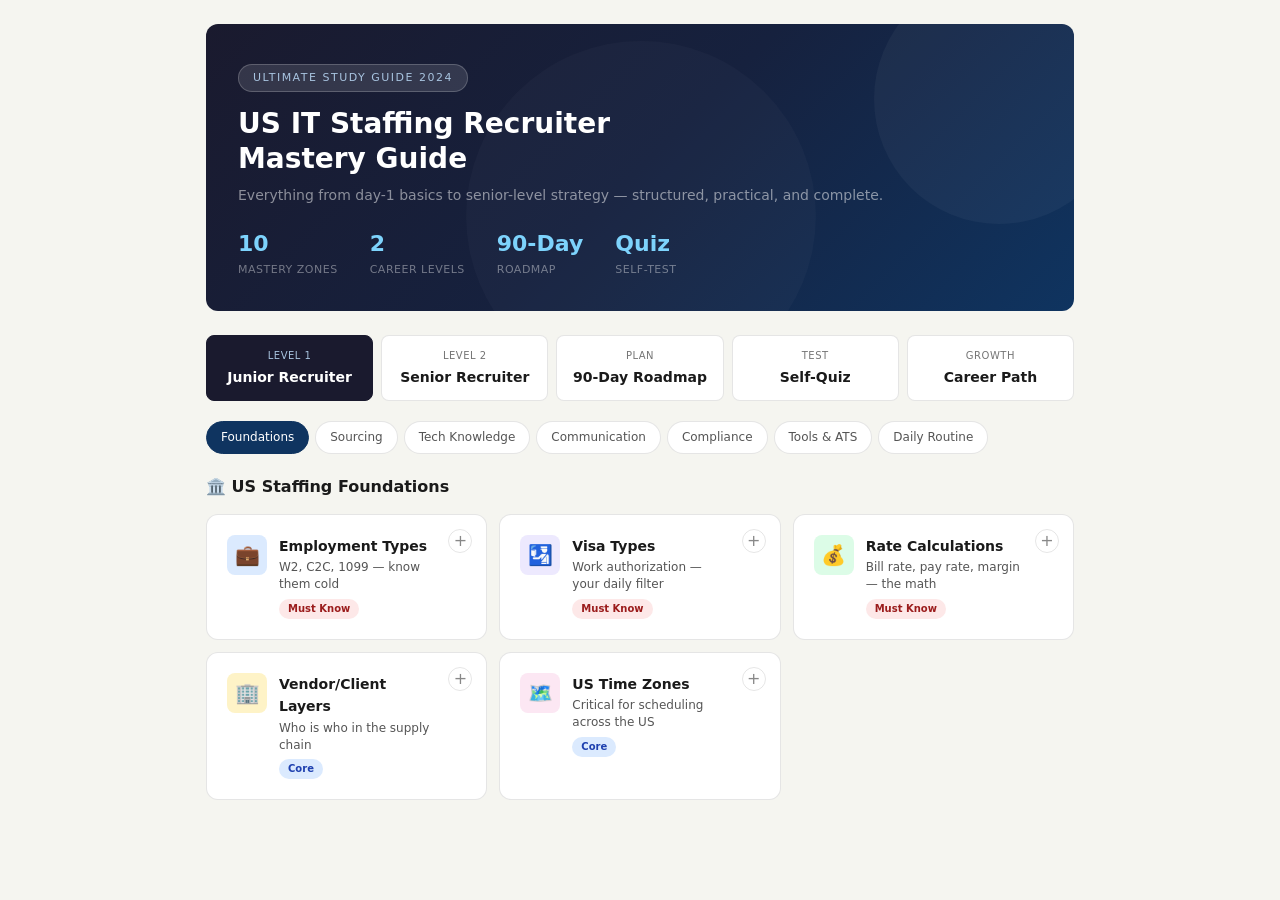
==== index.html @ 1ac2e3a9 "Rename index.html for GitHub Pages deployment" ====
<!DOCTYPE html>
<html lang="en">
<head>
<meta charset="UTF-8">
<meta name="viewport" content="width=device-width, initial-scale=1.0">
<title>US IT Staffing Recruiter — Ultimate Study Guide</title>
<style>
  *, *::before, *::after { box-sizing: border-box; margin: 0; padding: 0; }

  :root {
    --bg: #f5f5f0;
    --surface: #ffffff;
    --surface2: #f0efe9;
    --border: rgba(0,0,0,0.1);
    --border2: rgba(0,0,0,0.18);
    --text: #1a1a1a;
    --text2: #555;
    --text3: #888;
    --navy: #0f3460;
    --navy2: #16213e;
    --navy3: #1a1a2e;
    --accent: #7dd3fc;
    --radius: 12px;
    --radius-sm: 8px;
  }

  body {
    font-family: -apple-system, BlinkMacSystemFont, 'Segoe UI', system-ui, sans-serif;
    background: var(--bg);
    color: var(--text);
    min-height: 100vh;
    font-size: 15px;
    line-height: 1.6;
  }

  .container {
    max-width: 900px;
    margin: 0 auto;
    padding: 24px 16px 60px;
  }

  /* HERO */
  .hero {
    background: linear-gradient(135deg, #1a1a2e 0%, #16213e 50%, #0f3460 100%);
    border-radius: var(--radius);
    padding: 2.5rem 2rem 2rem;
    margin-bottom: 24px;
    position: relative;
    overflow: hidden;
  }
  .hero::before {
    content: '';
    position: absolute;
    top: -50px; right: -50px;
    width: 250px; height: 250px;
    background: rgba(255,255,255,0.04);
    border-radius: 50%;
  }
  .hero::after {
    content: '';
    position: absolute;
    bottom: -80px; left: 30%;
    width: 350px; height: 350px;
    background: rgba(255,255,255,0.025);
    border-radius: 50%;
  }
  .hero-badge {
    display: inline-block;
    background: rgba(255,255,255,0.12);
    border: 0.5px solid rgba(255,255,255,0.2);
    border-radius: 20px;
    padding: 4px 14px;
    font-size: 11px;
    color: #a8c4e0;
    letter-spacing: 1.5px;
    text-transform: uppercase;
    margin-bottom: 14px;
    position: relative; z-index: 1;
  }
  .hero h1 {
    font-size: 28px;
    font-weight: 600;
    color: #fff;
    line-height: 1.25;
    margin-bottom: 8px;
    position: relative; z-index: 1;
  }
  .hero p {
    font-size: 14px;
    color: rgba(255,255,255,0.5);
    position: relative; z-index: 1;
  }
  .hero-stats {
    display: flex;
    gap: 2rem;
    margin-top: 20px;
    flex-wrap: wrap;
    position: relative; z-index: 1;
  }
  .hero-stat span:first-child { display: block; font-size: 22px; font-weight: 600; color: #7dd3fc; }
  .hero-stat span:last-child { display: block; font-size: 11px; color: rgba(255,255,255,0.4); text-transform: uppercase; letter-spacing: 0.5px; }

  /* TABS */
  .tabs {
    display: flex;
    gap: 8px;
    margin-bottom: 20px;
    flex-wrap: wrap;
  }
  .tab {
    flex: 1;
    min-width: 130px;
    padding: 12px 14px;
    border-radius: var(--radius-sm);
    border: 1px solid var(--border);
    background: var(--surface);
    cursor: pointer;
    text-align: center;
    transition: all 0.2s;
    user-select: none;
  }
  .tab:hover { background: var(--surface2); }
  .tab.active { background: var(--navy3); border-color: var(--navy3); color: white; }
  .tab .tab-label { font-size: 10px; opacity: 0.6; text-transform: uppercase; letter-spacing: 0.5px; }
  .tab.active .tab-label { color: #a8c4e0; opacity: 1; }
  .tab .tab-title { font-size: 14px; font-weight: 600; margin-top: 2px; }

  /* SECTION NAV */
  .section-nav {
    display: flex;
    gap: 6px;
    flex-wrap: wrap;
    margin-bottom: 20px;
  }
  .nav-pill {
    padding: 6px 14px;
    border-radius: 20px;
    border: 1px solid var(--border);
    background: var(--surface);
    font-size: 12px;
    cursor: pointer;
    color: var(--text2);
    transition: all 0.15s;
    user-select: none;
  }
  .nav-pill:hover { background: var(--surface2); color: var(--text); }
  .nav-pill.active { background: var(--navy); border-color: var(--navy); color: white; }

  /* CONTENT */
  .content-area { display: none; }
  .content-area.visible { display: block; }

  /* CARDS */
  .card-grid {
    display: grid;
    grid-template-columns: repeat(auto-fit, minmax(280px, 1fr));
    gap: 12px;
    margin-bottom: 20px;
  }
  .card {
    background: var(--surface);
    border: 1px solid var(--border);
    border-radius: var(--radius);
    padding: 1.25rem;
    cursor: pointer;
    transition: border-color 0.2s, background 0.2s;
    position: relative;
  }
  .card:hover { border-color: var(--border2); }
  .card.open { border-color: var(--navy); }
  .card-header { display: flex; align-items: flex-start; gap: 12px; }
  .card-icon {
    width: 40px; height: 40px;
    border-radius: var(--radius-sm);
    display: flex; align-items: center; justify-content: center;
    font-size: 20px; flex-shrink: 0;
  }
  .card-meta { flex: 1; padding-right: 28px; }
  .card-title { font-size: 14px; font-weight: 600; }
  .card-sub { font-size: 12px; color: var(--text2); margin-top: 2px; line-height: 1.4; }
  .badge {
    display: inline-block;
    font-size: 10px;
    padding: 2px 9px;
    border-radius: 10px;
    font-weight: 600;
    margin-top: 6px;
  }
  .badge-must { background: #fde8e8; color: #9b1c1c; }
  .badge-core { background: #dbeafe; color: #1e40af; }
  .badge-advanced { background: #ede9fe; color: #5b21b6; }
  .badge-tool { background: #dcfce7; color: #166534; }

  .toggle-btn {
    position: absolute;
    top: 14px; right: 14px;
    width: 24px; height: 24px;
    border-radius: 50%;
    border: 1px solid var(--border);
    background: transparent;
    display: flex; align-items: center; justify-content: center;
    font-size: 16px; line-height: 1;
    color: var(--text3);
    cursor: pointer;
    transition: transform 0.2s;
    font-family: inherit;
  }
  .card.open .toggle-btn { transform: rotate(45deg); }

  .card-body {
    background: var(--surface2);
    border-radius: var(--radius-sm);
    padding: 1rem;
    margin-top: 14px;
    display: none;
  }
  .card.open .card-body { display: block; }

  /* TABLES */
  .tbl-wrap { overflow-x: auto; margin: 10px 0; }
  table { width: 100%; border-collapse: collapse; font-size: 12px; }
  th {
    background: rgba(0,0,0,0.04);
    padding: 8px 12px;
    text-align: left;
    font-weight: 600;
    font-size: 11px;
    text-transform: uppercase;
    letter-spacing: 0.5px;
    color: var(--text2);
    border-bottom: 1px solid var(--border);
  }
  td { padding: 8px 12px; border-bottom: 1px solid var(--border); vertical-align: top; line-height: 1.5; }
  tr:last-child td { border-bottom: none; }

  /* CHECKLIST */
  .checklist { list-style: none; }
  .checklist li {
    display: flex;
    align-items: flex-start;
    gap: 10px;
    padding: 7px 0;
    font-size: 13px;
    border-bottom: 1px solid var(--border);
    line-height: 1.5;
  }
  .checklist li:last-child { border-bottom: none; }
  .checklist li input[type="checkbox"] { margin-top: 3px; flex-shrink: 0; accent-color: var(--navy); width: 15px; height: 15px; }
  .sub { color: var(--text2); font-size: 11px; display: block; margin-top: 3px; }

  /* TIP BOXES */
  .tip {
    background: #dbeafe;
    border-left: 3px solid #2563eb;
    border-radius: 0 var(--radius-sm) var(--radius-sm) 0;
    padding: 10px 14px;
    margin: 10px 0;
    font-size: 12px;
    color: #1e3a8a;
    line-height: 1.6;
  }
  .warn {
    background: #fef3c7;
    border-left: 3px solid #d97706;
    border-radius: 0 var(--radius-sm) var(--radius-sm) 0;
    padding: 10px 14px;
    margin: 10px 0;
    font-size: 12px;
    color: #78350f;
    line-height: 1.6;
  }

  /* SECTION HEADING */
  .section-heading {
    font-size: 16px;
    font-weight: 600;
    margin-bottom: 14px;
    display: flex;
    align-items: center;
    gap: 8px;
  }

  /* ROADMAP */
  .roadmap-block {
    background: var(--surface);
    border: 1px solid var(--border);
    border-radius: var(--radius);
    padding: 1.25rem;
    margin-bottom: 14px;
  }
  .roadmap-block-title {
    font-size: 14px;
    font-weight: 600;
    margin-bottom: 14px;
    padding-bottom: 10px;
    border-bottom: 1px solid var(--border);
  }
  .roadmap-step {
    display: flex;
    gap: 14px;
    padding: 12px 0;
    border-bottom: 1px solid var(--border);
    align-items: flex-start;
  }
  .roadmap-step:last-child { border-bottom: none; }
  .step-num {
    width: 30px; height: 30px;
    border-radius: 50%;
    background: var(--navy);
    color: white;
    display: flex; align-items: center; justify-content: center;
    font-size: 12px; font-weight: 600;
    flex-shrink: 0; margin-top: 2px;
  }
  .step-info { flex: 1; }
  .step-title { font-size: 14px; font-weight: 600; }
  .step-desc { font-size: 12px; color: var(--text2); margin-top: 4px; line-height: 1.5; }
  .step-week {
    display: inline-block;
    font-size: 10px;
    background: var(--surface2);
    color: var(--text3);
    padding: 2px 8px;
    border-radius: 10px;
    margin-top: 5px;
  }

  /* PROGRESS */
  .progress-card {
    background: var(--surface);
    border: 1px solid var(--border);
    border-radius: var(--radius);
    padding: 1.25rem;
    margin-bottom: 16px;
  }
  .progress-card-title { font-size: 14px; font-weight: 600; margin-bottom: 14px; }
  .progress-row { margin-bottom: 12px; }
  .progress-label-row { display: flex; justify-content: space-between; font-size: 12px; color: var(--text2); margin-bottom: 5px; }
  .progress-track {
    background: var(--surface2);
    border-radius: 10px;
    height: 7px;
    overflow: hidden;
  }
  .progress-fill {
    height: 100%;
    border-radius: 10px;
    transition: width 0.4s ease;
  }
  .btn-row { display: flex; gap: 8px; flex-wrap: wrap; margin-top: 14px; }
  .btn {
    padding: 7px 14px;
    border-radius: var(--radius-sm);
    border: 1px solid var(--border2);
    background: transparent;
    cursor: pointer;
    font-size: 12px;
    color: var(--text);
    font-family: inherit;
    transition: background 0.15s;
  }
  .btn:hover { background: var(--surface2); }

  /* QUIZ */
  .quiz-card {
    background: var(--surface);
    border: 1px solid var(--border);
    border-radius: var(--radius);
    padding: 1.25rem;
    margin-bottom: 14px;
  }
  .quiz-q { font-size: 14px; font-weight: 600; margin-bottom: 12px; line-height: 1.5; }
  .quiz-options { display: flex; flex-direction: column; gap: 7px; }
  .quiz-opt {
    padding: 9px 14px;
    border: 1px solid var(--border);
    border-radius: var(--radius-sm);
    cursor: pointer;
    font-size: 13px;
    transition: background 0.15s;
    background: var(--surface);
    line-height: 1.5;
  }
  .quiz-opt:hover { background: var(--surface2); }
  .quiz-opt.correct { background: #dcfce7 !important; border-color: #166534 !important; color: #166534; }
  .quiz-opt.wrong { background: #fde8e8 !important; border-color: #9b1c1c !important; color: #9b1c1c; }
  .quiz-feedback {
    display: none;
    margin-top: 12px;
    font-size: 12px;
    line-height: 1.6;
    padding: 10px 14px;
    border-radius: var(--radius-sm);
  }
  .quiz-feedback.show { display: block; }
  .quiz-feedback.correct { background: #dcfce7; color: #166534; }
  .quiz-feedback.wrong { background: #fde8e8; color: #9b1c1c; }
  .quiz-complete {
    display: none;
    background: #dcfce7;
    border-radius: var(--radius);
    padding: 1.5rem;
    text-align: center;
    margin-top: 14px;
  }
  .quiz-complete-title { font-size: 20px; font-weight: 600; color: #166534; margin-bottom: 8px; }
  .quiz-complete-msg { font-size: 14px; color: #14532d; }

  /* SCORE BAR */
  .score-bar {
    display: flex;
    align-items: center;
    gap: 12px;
    margin-bottom: 16px;
    background: var(--surface);
    border: 1px solid var(--border);
    border-radius: var(--radius-sm);
    padding: 10px 16px;
  }
  .score-bar span { font-size: 13px; color: var(--text2); }
  .score-bar strong { font-weight: 700; color: var(--navy); font-size: 16px; }

  /* DAILY GRID */
  .daily-grid {
    display: grid;
    grid-template-columns: repeat(7, 1fr);
    gap: 6px;
    margin: 14px 0;
  }
  .day-col { text-align: center; }
  .day-hdr { font-size: 10px; color: var(--text3); text-transform: uppercase; margin-bottom: 6px; font-weight: 600; }
  .task {
    font-size: 10px;
    padding: 4px 5px;
    border-radius: 5px;
    margin-bottom: 4px;
    line-height: 1.3;
    text-align: left;
  }
  .t-boolean { background: #dbeafe; color: #1e40af; }
  .t-visa { background: #ede9fe; color: #5b21b6; }
  .t-tech { background: #dcfce7; color: #166534; }
  .t-call { background: #fef3c7; color: #78350f; }
  .t-compliance { background: #fde8e8; color: #9b1c1c; }
  .t-review { background: var(--surface2); color: var(--text2); }
  .t-mock { background: #fce7f3; color: #831843; }

  /* CAREER PATH */
  .career-path {
    display: flex;
    align-items: center;
    gap: 0;
    flex-wrap: wrap;
    margin: 14px 0;
  }
  .career-node {
    background: var(--surface);
    border: 1px solid var(--border);
    border-radius: var(--radius-sm);
    padding: 10px 14px;
    font-size: 12px;
    text-align: center;
    min-width: 110px;
  }
  .career-node .cn-title { font-weight: 600; font-size: 13px; }
  .career-node .cn-time { font-size: 10px; color: var(--text3); margin-top: 2px; }
  .career-arrow { font-size: 18px; color: var(--text3); padding: 0 6px; }

  /* PRINT */
  @media print {
    .tabs, .section-nav, .btn-row, .btn { display: none !important; }
    .content-area { display: block !important; }
    .card-body { display: block !important; }
    body { background: white; }
  }

  @media (max-width: 600px) {
    .hero h1 { font-size: 22px; }
    .hero-stats { gap: 1rem; }
    .daily-grid { grid-template-columns: repeat(4, 1fr); }
    .career-path { flex-direction: column; align-items: flex-start; }
    .career-arrow { transform: rotate(90deg); }
  }
</style>
</head>
<body>
<div class="container">

  <!-- HERO -->
  <div class="hero">
    <div class="hero-badge">Ultimate Study Guide 2024</div>
    <h1>US IT Staffing Recruiter<br>Mastery Guide</h1>
    <p>Everything from day-1 basics to senior-level strategy — structured, practical, and complete.</p>
    <div class="hero-stats">
      <div class="hero-stat"><span>10</span><span>Mastery Zones</span></div>
      <div class="hero-stat"><span>2</span><span>Career Levels</span></div>
      <div class="hero-stat"><span>90-Day</span><span>Roadmap</span></div>
      <div class="hero-stat"><span>Quiz</span><span>Self-Test</span></div>
    </div>
  </div>

  <!-- TABS -->
  <div class="tabs">
    <div class="tab active" onclick="switchTab('junior', this)">
      <div class="tab-label">Level 1</div>
      <div class="tab-title">Junior Recruiter</div>
    </div>
    <div class="tab" onclick="switchTab('senior', this)">
      <div class="tab-label">Level 2</div>
      <div class="tab-title">Senior Recruiter</div>
    </div>
    <div class="tab" onclick="switchTab('roadmap', this)">
      <div class="tab-label">Plan</div>
      <div class="tab-title">90-Day Roadmap</div>
    </div>
    <div class="tab" onclick="switchTab('quiz', this)">
      <div class="tab-label">Test</div>
      <div class="tab-title">Self-Quiz</div>
    </div>
    <div class="tab" onclick="switchTab('career', this)">
      <div class="tab-label">Growth</div>
      <div class="tab-title">Career Path</div>
    </div>
  </div>

  <!-- SECTION NAV (junior only) -->
  <div id="sec-nav" class="section-nav">
    <div class="nav-pill active" onclick="showSec('foundations', this)">Foundations</div>
    <div class="nav-pill" onclick="showSec('sourcing', this)">Sourcing</div>
    <div class="nav-pill" onclick="showSec('tech', this)">Tech Knowledge</div>
    <div class="nav-pill" onclick="showSec('communication', this)">Communication</div>
    <div class="nav-pill" onclick="showSec('compliance', this)">Compliance</div>
    <div class="nav-pill" onclick="showSec('tools', this)">Tools & ATS</div>
    <div class="nav-pill" onclick="showSec('daily', this)">Daily Routine</div>
  </div>

  <!-- ===== JUNIOR ===== -->
  <div id="tab-junior" class="content-area visible">

    <!-- FOUNDATIONS -->
    <div id="sec-foundations" class="content-area visible">
      <div class="section-heading">🏛️ US Staffing Foundations</div>
      <div class="card-grid">

        <div class="card" onclick="toggleCard(this)">
          <button class="toggle-btn" aria-label="expand">+</button>
          <div class="card-header">
            <div class="card-icon" style="background:#dbeafe;">💼</div>
            <div class="card-meta">
              <div class="card-title">Employment Types</div>
              <div class="card-sub">W2, C2C, 1099 — know them cold</div>
              <span class="badge badge-must">Must Know</span>
            </div>
          </div>
          <div class="card-body">
            <div class="tbl-wrap">
              <table>
                <tr><th>Type</th><th>Meaning</th><th>Tax responsibility</th><th>Key use case</th></tr>
                <tr><td><strong>W2</strong></td><td>Employee on payroll</td><td>Employer withholds</td><td>Most common. Safe for candidate.</td></tr>
                <tr><td><strong>C2C</strong></td><td>Corp to Corp — vendor bills vendor</td><td>Candidate's own LLC</td><td>Senior contractors, higher rate</td></tr>
                <tr><td><strong>1099</strong></td><td>Independent contractor</td><td>Candidate handles it all</td><td>Short gigs, rare in IT staffing</td></tr>
                <tr><td><strong>FTE</strong></td><td>Full-time direct hire</td><td>Employer withholds</td><td>Permanent placement</td></tr>
              </table>
            </div>
            <div class="tip">💡 Always ask: "Are you open to W2?" — most clients prefer W2 to reduce risk. If candidate insists on C2C, verify their LLC/Inc is real and active.</div>
          </div>
        </div>

        <div class="card" onclick="toggleCard(this)">
          <button class="toggle-btn" aria-label="expand">+</button>
          <div class="card-header">
            <div class="card-icon" style="background:#ede9fe;">🛂</div>
            <div class="card-meta">
              <div class="card-title">Visa Types</div>
              <div class="card-sub">Work authorization — your daily filter</div>
              <span class="badge badge-must">Must Know</span>
            </div>
          </div>
          <div class="card-body">
            <div class="tbl-wrap">
              <table>
                <tr><th>Visa</th><th>Full Form</th><th>Sponsor needed?</th><th>Key Note</th></tr>
                <tr><td><strong>USC</strong></td><td>US Citizen</td><td>No</td><td>Can work anywhere, any client</td></tr>
                <tr><td><strong>GC</strong></td><td>Green Card</td><td>No</td><td>Permanent resident. Treat like USC.</td></tr>
                <tr><td><strong>H1B</strong></td><td>H-1B Visa</td><td>Yes</td><td>Employer must transfer/sponsor. Cap subject.</td></tr>
                <tr><td><strong>OPT</strong></td><td>Optional Practical Training</td><td>No (12–36 mo)</td><td>F1 student. Has EAD card. Check expiry!</td></tr>
                <tr><td><strong>CPT</strong></td><td>Curricular Practical Training</td><td>No</td><td>Student working during studies. Limited hours.</td></tr>
                <tr><td><strong>TN</strong></td><td>Trade NAFTA</td><td>No</td><td>Canadian/Mexican citizens only. Job-specific.</td></tr>
                <tr><td><strong>EAD</strong></td><td>Employment Auth Document</td><td>No</td><td>Covers H4-EAD, GC EAD, OPT EAD</td></tr>
                <tr><td><strong>L1</strong></td><td>Intracompany Transfer</td><td>Yes (same company)</td><td>Cannot be placed at another company</td></tr>
              </table>
            </div>
            <div class="warn">⚠️ OPT STEM extension gives 3 years total. Always ask: "What is your OPT expiry date?" Placing someone whose OPT expires mid-project = disaster.</div>
          </div>
        </div>

        <div class="card" onclick="toggleCard(this)">
          <button class="toggle-btn" aria-label="expand">+</button>
          <div class="card-header">
            <div class="card-icon" style="background:#dcfce7;">💰</div>
            <div class="card-meta">
              <div class="card-title">Rate Calculations</div>
              <div class="card-sub">Bill rate, pay rate, margin — the math</div>
              <span class="badge badge-must">Must Know</span>
            </div>
          </div>
          <div class="card-body">
            <ul class="checklist">
              <li><input type="checkbox"><div><strong>Bill Rate</strong> = what client pays your company per hour<span class="sub">Example: Client pays $80/hr</span></div></li>
              <li><input type="checkbox"><div><strong>Pay Rate</strong> = what you pay the candidate per hour<span class="sub">Example: You pay candidate $65/hr</span></div></li>
              <li><input type="checkbox"><div><strong>Gross Margin</strong> = Bill Rate − Pay Rate = $80 − $65 = $15/hr<span class="sub">On 40hrs/week → $600/week margin for the company</span></div></li>
              <li><input type="checkbox"><div><strong>CTC (Cost to Company)</strong> = Pay Rate + Benefits + Employer taxes (~20–25% overhead)<span class="sub">W2 with benefits: add ~$8–12/hr overhead on top of pay rate</span></div></li>
              <li><input type="checkbox"><div><strong>W2 vs C2C equivalence</strong> — C2C rates are higher because candidate pays own taxes<span class="sub">W2 $60/hr ≈ C2C $70–75/hr rough equivalence</span></div></li>
            </ul>
            <div class="tip">💡 Quick rule: To convert W2 to C2C equivalent, add 20–25%. Client always quotes Bill Rate. Your job: negotiate Pay Rate to keep margin healthy (minimum 15–20% margin).</div>
          </div>
        </div>

        <div class="card" onclick="toggleCard(this)">
          <button class="toggle-btn" aria-label="expand">+</button>
          <div class="card-header">
            <div class="card-icon" style="background:#fef3c7;">🏢</div>
            <div class="card-meta">
              <div class="card-title">Vendor/Client Layers</div>
              <div class="card-sub">Who is who in the supply chain</div>
              <span class="badge badge-core">Core</span>
            </div>
          </div>
          <div class="card-body">
            <div class="tbl-wrap">
              <table>
                <tr><th>Layer</th><th>Role</th><th>Your relationship</th></tr>
                <tr><td>Direct Client</td><td>Actual company with the need (JPMorgan, Google)</td><td>Best position — highest margin</td></tr>
                <tr><td>Implementation Partner</td><td>SI firms: TCS, Infosys, Wipro, Accenture</td><td>Often manage the MSP layer</td></tr>
                <tr><td>Prime Vendor</td><td>Has direct contract with end client</td><td>You submit candidates through them</td></tr>
                <tr><td>Tier-1 Vendor</td><td>Approved vendor with MSA signed</td><td>Preferred; better rates</td></tr>
                <tr><td>Tier-2 Sub-vendor</td><td>You go through Tier-1 to reach client</td><td>Lower margin — avoid if possible</td></tr>
              </table>
            </div>
            <div class="warn">⚠️ Fewer layers = more margin for you. Always ask: "Are you the prime vendor or do you have a tier above you?"</div>
          </div>
        </div>

        <div class="card" onclick="toggleCard(this)">
          <button class="toggle-btn" aria-label="expand">+</button>
          <div class="card-header">
            <div class="card-icon" style="background:#fce7f3;">🗺️</div>
            <div class="card-meta">
              <div class="card-title">US Time Zones</div>
              <div class="card-sub">Critical for scheduling across the US</div>
              <span class="badge badge-core">Core</span>
            </div>
          </div>
          <div class="card-body">
            <div class="tbl-wrap">
              <table>
                <tr><th>Zone</th><th>Abbr.</th><th>UTC offset</th><th>Major cities</th></tr>
                <tr><td>Eastern</td><td>EST/EDT</td><td>UTC−5/−4</td><td>New York, Boston, Atlanta, Miami</td></tr>
                <tr><td>Central</td><td>CST/CDT</td><td>UTC−6/−5</td><td>Chicago, Dallas, Houston, Minneapolis</td></tr>
                <tr><td>Mountain</td><td>MST/MDT</td><td>UTC−7/−6</td><td>Denver, Phoenix, Salt Lake City</td></tr>
                <tr><td>Pacific</td><td>PST/PDT</td><td>UTC−8/−7</td><td>San Francisco, Los Angeles, Seattle</td></tr>
              </table>
            </div>
            <div class="tip">💡 From India (IST = UTC+5:30): EST is IST −10:30 hrs. If it's 9 AM EST, it's 7:30 PM IST. Most US recruiter calls happen 8 AM–6 PM in the candidate's time zone.</div>
          </div>
        </div>

      </div>
    </div>

    <!-- SOURCING -->
    <div id="sec-sourcing" class="content-area">
      <div class="section-heading">🔍 Sourcing Mastery</div>
      <div class="card-grid">

        <div class="card" onclick="toggleCard(this)">
          <button class="toggle-btn" aria-label="expand">+</button>
          <div class="card-header">
            <div class="card-icon" style="background:#dbeafe;">🔍</div>
            <div class="card-meta">
              <div class="card-title">Boolean Search Mastery</div>
              <div class="card-sub">Your most powerful sourcing weapon</div>
              <span class="badge badge-must">Must Know</span>
            </div>
          </div>
          <div class="card-body">
            <ul class="checklist">
              <li><input type="checkbox"><div><strong>AND</strong> — narrows results. Both terms must be present<span class="sub">Java AND "Spring Boot" → must have both</span></div></li>
              <li><input type="checkbox"><div><strong>OR</strong> — broadens results. Either term works<span class="sub">(Java OR J2EE OR "Core Java") → any of these</span></div></li>
              <li><input type="checkbox"><div><strong>NOT</strong> — excludes terms<span class="sub">NOT (Junior OR Fresher OR Intern OR Trainee OR "Entry Level")</span></div></li>
              <li><input type="checkbox"><div><strong>Quotes ""</strong> — exact phrase match<span class="sub">"Machine Learning" → exact phrase, not separate words</span></div></li>
              <li><input type="checkbox"><div><strong>Parentheses ()</strong> — grouping for logic<span class="sub">(Java OR Python) AND (AWS OR Azure)</span></div></li>
            </ul>
            <div class="tip"><strong>Sample Production String:</strong><br><br>(Java OR J2EE OR "Core Java") AND ("Spring Boot" OR Microservices OR Hibernate) AND (Developer OR Engineer OR Programmer) NOT (Junior OR Fresher OR Intern OR Trainee OR "Entry Level")</div>
            <div class="tip"><strong>Google X-Ray for LinkedIn:</strong><br><br>site:linkedin.com/in "Java Developer" "New York" "Open to work"</div>
          </div>
        </div>

        <div class="card" onclick="toggleCard(this)">
          <button class="toggle-btn" aria-label="expand">+</button>
          <div class="card-header">
            <div class="card-icon" style="background:#dcfce7;">🎯</div>
            <div class="card-meta">
              <div class="card-title">Platform Sourcing</div>
              <div class="card-sub">Where and how to find candidates</div>
              <span class="badge badge-core">Core</span>
            </div>
          </div>
          <div class="card-body">
            <div class="tbl-wrap">
              <table>
                <tr><th>Platform</th><th>Best For</th><th>Key Feature</th></tr>
                <tr><td>Dice.com</td><td>IT-specific US talent</td><td>Resume search, tech filters, H1B status filter</td></tr>
                <tr><td>LinkedIn</td><td>Passive candidates, senior talent</td><td>Boolean search, "Open to Work" filter</td></tr>
                <tr><td>Monster</td><td>Broad US database</td><td>Power Resume Search with advanced filters</td></tr>
                <tr><td>Indeed Resume</td><td>Active job seekers</td><td>Large volume, lower quality — screen hard</td></tr>
                <tr><td>CareerBuilder</td><td>Mid-level candidates</td><td>Resume database with filters</td></tr>
                <tr><td>GitHub</td><td>Developers with proof of work</td><td>Search by language and location in profiles</td></tr>
                <tr><td>Stack Overflow</td><td>Senior engineers</td><td>Passive talent, very specialized</td></tr>
                <tr><td>ZipRecruiter</td><td>Active seekers</td><td>AI matching, broad reach</td></tr>
              </table>
            </div>
          </div>
        </div>

        <div class="card" onclick="toggleCard(this)">
          <button class="toggle-btn" aria-label="expand">+</button>
          <div class="card-header">
            <div class="card-icon" style="background:#fde8e8;">🚩</div>
            <div class="card-meta">
              <div class="card-title">Fake Resume Detection</div>
              <div class="card-sub">Protect yourself and your client</div>
              <span class="badge badge-must">Must Know</span>
            </div>
          </div>
          <div class="card-body">
            <ul class="checklist">
              <li><input type="checkbox"><div>Too many skills — "Jack of all, master of none" pattern<span class="sub">Java + Python + .NET + Salesforce + SAP on same resume = red flag</span></div></li>
              <li><input type="checkbox"><div>Dates don't add up — overlapping jobs, gaps, impossible timelines</div></li>
              <li><input type="checkbox"><div>No specific project details — only vague role descriptions with buzzwords</div></li>
              <li><input type="checkbox"><div>Copy-paste job descriptions as experience — same language as JD, no metrics</div></li>
              <li><input type="checkbox"><div>Ask technical questions specific to their stated years of experience<span class="sub">7-year Java dev cannot struggle to explain OOP, Spring context, or threading</span></div></li>
              <li><input type="checkbox"><div>Verify LinkedIn profile matches resume — photo, connections, endorsements, activity</div></li>
              <li><input type="checkbox"><div>Check at least one reference — call, don't just email</div></li>
              <li><input type="checkbox"><div>Inconsistent grammar/formatting across sections — copy-paste from different sources</div></li>
            </ul>
          </div>
        </div>

      </div>
    </div>

    <!-- TECH -->
    <div id="sec-tech" class="content-area">
      <div class="section-heading">⚙️ Technical Knowledge for Recruiters</div>
      <div class="card-grid">

        <div class="card" onclick="toggleCard(this)">
          <button class="toggle-btn" aria-label="expand">+</button>
          <div class="card-header">
            <div class="card-icon" style="background:#dcfce7;">🗂️</div>
            <div class="card-meta">
              <div class="card-title">IT Domain Map</div>
              <div class="card-sub">Know what each role does</div>
              <span class="badge badge-must">Must Know</span>
            </div>
          </div>
          <div class="card-body">
            <div class="tbl-wrap">
              <table>
                <tr><th>Domain</th><th>Key Technologies</th><th>What they build/do</th></tr>
                <tr><td>Java Developer</td><td>Java, J2EE, Spring Boot, Microservices, Hibernate, REST API</td><td>Backend apps, enterprise systems</td></tr>
                <tr><td>.NET Developer</td><td>C#, ASP.NET, MVC, Azure, Entity Framework</td><td>Microsoft stack web apps</td></tr>
                <tr><td>Python Developer</td><td>Django, Flask, FastAPI, NumPy, Pandas</td><td>Web, data, automation</td></tr>
                <tr><td>DevOps Engineer</td><td>Docker, Kubernetes, Jenkins, Terraform, Ansible, CI/CD</td><td>Infrastructure, deployment pipelines</td></tr>
                <tr><td>Cloud Engineer</td><td>AWS (EC2/S3/Lambda), Azure, GCP, Terraform</td><td>Cloud infra, migrations</td></tr>
                <tr><td>Data Engineer</td><td>Spark, Hadoop, Kafka, Airflow, SQL, Python, Databricks</td><td>Data pipelines, ETL</td></tr>
                <tr><td>Data Scientist</td><td>Python, R, ML, TensorFlow, scikit-learn, LLMs</td><td>ML models, analytics, AI</td></tr>
                <tr><td>QA Automation</td><td>Selenium, Cypress, TestNG, JUnit, Postman, API testing</td><td>Test automation frameworks</td></tr>
                <tr><td>Cybersecurity</td><td>SIEM, Splunk, Palo Alto, ISO 27001, SOC, CISSP</td><td>Security ops, compliance</td></tr>
                <tr><td>SAP</td><td>SAP FICO, SAP MM, SAP SD, SAP HANA, SAP Basis</td><td>Enterprise ERP systems</td></tr>
                <tr><td>Salesforce</td><td>Apex, Visualforce, LWC, SOQL, Salesforce Admin, CPQ</td><td>CRM customization</td></tr>
                <tr><td>Business Analyst</td><td>Agile, Scrum, JIRA, SQL, Visio, UAT, user stories</td><td>Requirements, documentation</td></tr>
                <tr><td>Project Manager</td><td>PMP, Agile, Scrum, JIRA, Risk Mgmt, Stakeholder Mgmt</td><td>Delivery, coordination</td></tr>
                <tr><td>Full Stack</td><td>React/Angular + Node.js/Java/Python + SQL/NoSQL</td><td>End-to-end web development</td></tr>
              </table>
            </div>
            <div class="tip">💡 You don't need to code — you need to know enough to have a conversation and spot a mismatch between the job and the resume.</div>
          </div>
        </div>

        <div class="card" onclick="toggleCard(this)">
          <button class="toggle-btn" aria-label="expand">+</button>
          <div class="card-header">
            <div class="card-icon" style="background:#ede9fe;">📋</div>
            <div class="card-meta">
              <div class="card-title">Job Description Analysis</div>
              <div class="card-sub">Break down any JD in 5 minutes</div>
              <span class="badge badge-must">Must Know</span>
            </div>
          </div>
          <div class="card-body">
            <ul class="checklist">
              <li><input type="checkbox"><div>Identify <strong>Primary Skills</strong> — deal-breakers, listed first, labeled "Required"</div></li>
              <li><input type="checkbox"><div>Identify <strong>Secondary Skills</strong> — nice-to-have, labeled "Preferred" or "Plus"</div></li>
              <li><input type="checkbox"><div>Note <strong>Years of experience</strong> — be realistic, ±2 years is usually fine</div></li>
              <li><input type="checkbox"><div>Confirm <strong>Location</strong> — Remote? Hybrid? Onsite? Which city? Which state?</div></li>
              <li><input type="checkbox"><div>Check <strong>Visa restrictions</strong> — "Authorized to work without sponsorship" means no H1B</div></li>
              <li><input type="checkbox"><div>Understand the <strong>Domain/Industry</strong> — Finance, Healthcare, Retail changes the experience needed</div></li>
              <li><input type="checkbox"><div>Calculate if <strong>bill rate is realistic</strong> for the skill set and location</div></li>
              <li><input type="checkbox"><div>Check <strong>Duration</strong> — Contract? Contract-to-hire? Direct hire?</div></li>
            </ul>
          </div>
        </div>

        <div class="card" onclick="toggleCard(this)">
          <button class="toggle-btn" aria-label="expand">+</button>
          <div class="card-header">
            <div class="card-icon" style="background:#fef3c7;">🔗</div>
            <div class="card-meta">
              <div class="card-title">Skill Synonyms Cheat Sheet</div>
              <div class="card-sub">Same skill, different names on resumes</div>
              <span class="badge badge-must">Must Know</span>
            </div>
          </div>
          <div class="card-body">
            <div class="tbl-wrap">
              <table>
                <tr><th>Main Skill</th><th>Synonyms / Related</th></tr>
                <tr><td>Java</td><td>J2EE, Core Java, Java EE, Java SE, JVM</td></tr>
                <tr><td>.NET</td><td>C#, ASP.NET, .NET Core, VB.NET</td></tr>
                <tr><td>JavaScript</td><td>JS, Node.js, TypeScript, ECMAScript</td></tr>
                <tr><td>React</td><td>ReactJS, React.js, React Native (mobile)</td></tr>
                <tr><td>DevOps</td><td>SRE, Platform Engineer, CI/CD Engineer, Release Engineer</td></tr>
                <tr><td>Data Engineer</td><td>ETL Developer, Big Data Engineer, Spark Developer</td></tr>
                <tr><td>QA Automation</td><td>SDET, Test Automation Engineer, QA Engineer</td></tr>
                <tr><td>Business Analyst</td><td>BA, Functional Analyst, Systems Analyst, Product Owner</td></tr>
                <tr><td>Kubernetes</td><td>K8s, Container Orchestration</td></tr>
              </table>
            </div>
          </div>
        </div>

      </div>
    </div>

    <!-- COMMUNICATION -->
    <div id="sec-communication" class="content-area">
      <div class="section-heading">📞 Communication Skills</div>
      <div class="card-grid">

        <div class="card" onclick="toggleCard(this)">
          <button class="toggle-btn" aria-label="expand">+</button>
          <div class="card-header">
            <div class="card-icon" style="background:#fef3c7;">📞</div>
            <div class="card-meta">
              <div class="card-title">Candidate Call Script</div>
              <div class="card-sub">How to open, screen, and close on a call</div>
              <span class="badge badge-must">Must Know</span>
            </div>
          </div>
          <div class="card-body">
            <ul class="checklist">
              <li><input type="checkbox"><div><strong>Opening — first 15 seconds</strong><span class="sub">"Hi [Name], this is [Your name] from [Company]. I found your profile on Dice — do you have 5 minutes? I have an exciting Java role in Texas."</span></div></li>
              <li><input type="checkbox"><div><strong>Work auth check</strong><span class="sub">"What is your current work authorization? Are you on H1B? Do you need sponsorship?"</span></div></li>
              <li><input type="checkbox"><div><strong>Location + availability</strong><span class="sub">"Where are you located? This role is [location] — are you open to that? When can you start?"</span></div></li>
              <li><input type="checkbox"><div><strong>Technical fit check</strong><span class="sub">"Tell me about your Spring Boot experience — what version? What was the team size? What were you building?"</span></div></li>
              <li><input type="checkbox"><div><strong>Rate check</strong><span class="sub">Ask for expected rate first. Never reveal client budget first. "What is your current rate or expected rate for this type of role?"</span></div></li>
              <li><input type="checkbox"><div><strong>Commitment close</strong><span class="sub">"If I submit your profile and you get an interview, will you attend? Are you actively interviewing elsewhere?"</span></div></li>
              <li><input type="checkbox"><div><strong>RTR — Right to Represent</strong><span class="sub">"Can I have your permission to submit your profile to [Client name] for this role?" — always verbal + written</span></div></li>
            </ul>
            <div class="warn">⚠️ Never submit without RTR. It protects both you and the candidate from duplicate submissions and legal disputes.</div>
          </div>
        </div>

        <div class="card" onclick="toggleCard(this)">
          <button class="toggle-btn" aria-label="expand">+</button>
          <div class="card-header">
            <div class="card-icon" style="background:#dbeafe;">✉️</div>
            <div class="card-meta">
              <div class="card-title">Email Templates</div>
              <div class="card-sub">Outreach, follow-up, and offer emails</div>
              <span class="badge badge-core">Core</span>
            </div>
          </div>
          <div class="card-body">
            <div class="tip"><strong>Cold Outreach Template:</strong><br><br>Subject: Java Developer – Remote – $75/hr – Austin TX<br><br>Hi [Name],<br>Came across your profile on Dice — strong Spring Boot background. We have an urgent remote opening with a Tier-1 client.<br><br>Role: Java Developer | Duration: 6 months+ | Rate: up to $75/hr W2 | Location: Remote (EST hours)<br><br>Interested? Reply or call me at [number]. Happy to share full JD.<br>– [Your name], [Company]</div>
            <div class="tip"><strong>Follow-Up (no response after 2 days):</strong><br><br>Hi [Name], following up on my note from [date] — this role is still open and client is interviewing this week. Let me know if you'd like full details. Happy to connect at your convenience.</div>
            <div class="tip"><strong>Interview Confirmation:</strong><br><br>Hi [Name], great news! The client has scheduled your interview for [Date] at [Time EST]. Please confirm attendance. I will send dial-in/video details separately. Let me know if any conflicts arise ASAP.</div>
          </div>
        </div>

        <div class="card" onclick="toggleCard(this)">
          <button class="toggle-btn" aria-label="expand">+</button>
          <div class="card-header">
            <div class="card-icon" style="background:#fce7f3;">🗣️</div>
            <div class="card-meta">
              <div class="card-title">Objection Handling</div>
              <div class="card-sub">What to say when candidates push back</div>
              <span class="badge badge-core">Core</span>
            </div>
          </div>
          <div class="card-body">
            <div class="tbl-wrap">
              <table>
                <tr><th>Objection</th><th>Your Response</th></tr>
                <tr><td>"I'm not looking right now"</td><td>"Totally understand — may I just share the details? This one has strong long-term potential and pays well. 5 minutes?"</td></tr>
                <tr><td>"The rate is too low"</td><td>"I understand — let me see what flexibility the client has. Can I tell them you'd consider at $X?"</td></tr>
                <tr><td>"I already have offers"</td><td>"That's great! This role might still be worth comparing. What are your priorities — rate, remote, tech stack, stability?"</td></tr>
                <tr><td>"I don't want to relocate"</td><td>"Completely fine — this is fully remote. You can work from [current city]."</td></tr>
                <tr><td>"I don't interview without written JD"</td><td>"Absolutely — let me email the full JD right now while we talk."</td></tr>
              </table>
            </div>
          </div>
        </div>

      </div>
    </div>

    <!-- COMPLIANCE -->
    <div id="sec-compliance" class="content-area">
      <div class="section-heading">🛡️ Compliance & Legal Basics</div>
      <div class="card-grid">

        <div class="card" onclick="toggleCard(this)">
          <button class="toggle-btn" aria-label="expand">+</button>
          <div class="card-header">
            <div class="card-icon" style="background:#fde8e8;">📄</div>
            <div class="card-meta">
              <div class="card-title">Compliance Checklist</div>
              <div class="card-sub">Every recruiter must know these cold</div>
              <span class="badge badge-must">Must Know</span>
            </div>
          </div>
          <div class="card-body">
            <ul class="checklist">
              <li><input type="checkbox"><div><strong>RTR — Right to Represent</strong><span class="sub">Written consent from candidate before submitting to any client. Never skip this.</span></div></li>
              <li><input type="checkbox"><div><strong>I-9 Verification</strong><span class="sub">Employer must verify identity + work authorization for every new employee before Day 1 of work.</span></div></li>
              <li><input type="checkbox"><div><strong>E-Verify</strong><span class="sub">Federal electronic system to confirm I-9 eligibility. Mandatory for federal contractors.</span></div></li>
              <li><input type="checkbox"><div><strong>Background Check</strong><span class="sub">Criminal, employment history, education verification — done post-offer but pre-start.</span></div></li>
              <li><input type="checkbox"><div><strong>NDA (Non-Disclosure Agreement)</strong><span class="sub">Candidate may need to sign before seeing client project details or SOW.</span></div></li>
              <li><input type="checkbox"><div><strong>Non-Compete / Non-Solicitation</strong><span class="sub">Ask: "Do you have any non-compete with current/previous employer?" It can block placement.</span></div></li>
              <li><input type="checkbox"><div><strong>MSA (Master Service Agreement)</strong><span class="sub">Contract between your company and client/vendor — defines terms, payment, liability.</span></div></li>
              <li><input type="checkbox"><div><strong>PO (Purchase Order)</strong><span class="sub">Client issues PO before work starts — no PO = no payment guarantee. Always chase the PO.</span></div></li>
              <li><input type="checkbox"><div><strong>Drug Test</strong><span class="sub">Some clients (defense, healthcare) require pre-employment drug testing. Disclose to candidate early.</span></div></li>
            </ul>
          </div>
        </div>

      </div>
    </div>

    <!-- TOOLS -->
    <div id="sec-tools" class="content-area">
      <div class="section-heading">🖥️ Tools & ATS</div>
      <div class="card-grid">

        <div class="card" onclick="toggleCard(this)">
          <button class="toggle-btn" aria-label="expand">+</button>
          <div class="card-header">
            <div class="card-icon" style="background:#dcfce7;">🗃️</div>
            <div class="card-meta">
              <div class="card-title">ATS Systems</div>
              <div class="card-sub">Applicant Tracking — your daily workspace</div>
              <span class="badge badge-tool">Tools</span>
            </div>
          </div>
          <div class="card-body">
            <div class="tbl-wrap">
              <table>
                <tr><th>ATS</th><th>Used By</th><th>Key Features</th></tr>
                <tr><td>Bullhorn</td><td>Mid-to-large staffing firms</td><td>CRM + ATS, submission tracking, VMS integration</td></tr>
                <tr><td>JobDiva</td><td>US IT staffing firms</td><td>Resume harvesting, hotlist, activity tracking</td></tr>
                <tr><td>Ceipal</td><td>Smaller/mid staffing</td><td>AI sourcing, affordable, growing fast</td></tr>
                <tr><td>Avionte</td><td>Light industrial + IT</td><td>Payroll integration, compliance tracking</td></tr>
                <tr><td>PCRecruiter</td><td>Boutique firms</td><td>Simple, customizable pipeline</td></tr>
                <tr><td>Greenhouse</td><td>Tech startups</td><td>Strong for direct hire, great UI</td></tr>
              </table>
            </div>
            <ul class="checklist" style="margin-top:10px;">
              <li><input type="checkbox"><div>Log every candidate activity in ATS — calls, emails, status changes</div></li>
              <li><input type="checkbox"><div>Use hotlists/tags to organize bench candidates by tech stack</div></li>
              <li><input type="checkbox"><div>Always update submission status after client feedback</div></li>
              <li><input type="checkbox"><div>Learn Boolean search within ATS resume database</div></li>
            </ul>
          </div>
        </div>

        <div class="card" onclick="toggleCard(this)">
          <button class="toggle-btn" aria-label="expand">+</button>
          <div class="card-header">
            <div class="card-icon" style="background:#ede9fe;">📊</div>
            <div class="card-meta">
              <div class="card-title">KPIs & Metrics</div>
              <div class="card-sub">How your performance is measured</div>
              <span class="badge badge-core">Core</span>
            </div>
          </div>
          <div class="card-body">
            <div class="tbl-wrap">
              <table>
                <tr><th>Metric</th><th>Junior Target</th><th>What it means</th></tr>
                <tr><td>Submissions/day</td><td>5–8</td><td>Resumes sent to clients daily</td></tr>
                <tr><td>Interviews/week</td><td>2–4</td><td>Candidates who get client interviews</td></tr>
                <tr><td>Interview-to-submission ratio</td><td>1:4–1:6</td><td>Quality of your sourcing/screening</td></tr>
                <tr><td>Closures/month</td><td>1–2</td><td>Placements completed</td></tr>
                <tr><td>Time-to-fill</td><td>&lt;7 days</td><td>Days from req receipt to placement</td></tr>
                <tr><td>Fill ratio</td><td>20–30%</td><td>% of open reqs you successfully fill</td></tr>
                <tr><td>Offer-to-join ratio</td><td>&gt;80%</td><td>Candidates who accept and actually join</td></tr>
              </table>
            </div>
          </div>
        </div>

      </div>
    </div>

    <!-- DAILY -->
    <div id="sec-daily" class="content-area">
      <div class="section-heading">📅 Daily Routine (Junior)</div>

      <div class="progress-card">
        <div class="progress-card-title">Weekly Activity Tracker</div>
        <div class="progress-row">
          <div class="progress-label-row"><span>Boolean Practice</span><span id="bp-pct">0%</span></div>
          <div class="progress-track"><div class="progress-fill" id="bp-fill" style="width:0%; background:#2563eb;"></div></div>
        </div>
        <div class="progress-row">
          <div class="progress-label-row"><span>Candidate Calls</span><span id="cc-pct">0%</span></div>
          <div class="progress-track"><div class="progress-fill" id="cc-fill" style="width:0%; background:#7c3aed;"></div></div>
        </div>
        <div class="progress-row">
          <div class="progress-label-row"><span>Tech Study</span><span id="ts-pct">0%</span></div>
          <div class="progress-track"><div class="progress-fill" id="ts-fill" style="width:0%; background:#059669;"></div></div>
        </div>
        <div class="btn-row">
          <button class="btn" onclick="incProg('bp', 20)">+ Boolean session</button>
          <button class="btn" onclick="incProg('cc', 15)">+ Call session</button>
          <button class="btn" onclick="incProg('ts', 25)">+ Tech study</button>
          <button class="btn" onclick="resetProg()">Reset</button>
        </div>
      </div>

      <div class="daily-grid">
        <div class="day-col"><div class="day-hdr">Mon</div><div class="task t-boolean">5 Boolean strings</div><div class="task t-tech">Java stack</div><div class="task t-call">10 cold calls</div></div>
        <div class="day-col"><div class="day-hdr">Tue</div><div class="task t-visa">Visa Q&A drill</div><div class="task t-tech">.NET stack</div><div class="task t-call">Screen 5 resumes</div></div>
        <div class="day-col"><div class="day-hdr">Wed</div><div class="task t-boolean">X-Ray search</div><div class="task t-tech">DevOps tools</div><div class="task t-compliance">I-9 / E-Verify</div></div>
        <div class="day-col"><div class="day-hdr">Thu</div><div class="task t-call">Mock call</div><div class="task t-tech">Cloud (AWS)</div><div class="task t-visa">Rate calc practice</div></div>
        <div class="day-col"><div class="day-hdr">Fri</div><div class="task t-boolean">Platform search</div><div class="task t-tech">Data Engineering</div><div class="task t-call">Follow-ups</div></div>
        <div class="day-col"><div class="day-hdr">Sat</div><div class="task t-mock">Full mock interview</div><div class="task t-review">ATS practice</div></div>
        <div class="day-col"><div class="day-hdr">Sun</div><div class="task t-review">Weekly review</div><div class="task t-review">Plan next week</div></div>
      </div>
    </div>

  </div><!-- end junior -->

  <!-- ===== SENIOR ===== -->
  <div id="tab-senior" class="content-area">
    <div class="section-heading">⭐ Senior Recruiter — Advanced Skill Zones</div>
    <div class="card-grid">

      <div class="card" onclick="toggleCard(this)">
        <button class="toggle-btn" aria-label="expand">+</button>
        <div class="card-header">
          <div class="card-icon" style="background:#ede9fe;">🤝</div>
          <div class="card-meta">
            <div class="card-title">Account Management</div>
            <div class="card-sub">Own client relationships, not just reqs</div>
            <span class="badge badge-advanced">Advanced</span>
          </div>
        </div>
        <div class="card-body">
          <ul class="checklist">
            <li><input type="checkbox"><div>Understand client's org structure — hiring manager, HR, procurement</div></li>
            <li><input type="checkbox"><div>Know client's preferred visa types, blacklisted vendors, interview style</div></li>
            <li><input type="checkbox"><div>Build rapport beyond just submitting resumes — check in weekly without reqs</div></li>
            <li><input type="checkbox"><div>Track client's project pipeline — anticipate upcoming hiring needs 4–8 weeks ahead</div></li>
            <li><input type="checkbox"><div>Handle escalations — candidate no-show, withdrawal, rate disputes — professionally</div></li>
            <li><input type="checkbox"><div>Conduct Quarterly Business Reviews (QBR) — present fill rates, placements, value delivered</div></li>
            <li><input type="checkbox"><div>Know client's budget cycle — when they approve new headcount</div></li>
          </ul>
        </div>
      </div>

      <div class="card" onclick="toggleCard(this)">
        <button class="toggle-btn" aria-label="expand">+</button>
        <div class="card-header">
          <div class="card-icon" style="background:#fef3c7;">💬</div>
          <div class="card-meta">
            <div class="card-title">Advanced Rate Negotiation</div>
            <div class="card-sub">Protect margin while closing candidates</div>
            <span class="badge badge-advanced">Advanced</span>
          </div>
        </div>
        <div class="card-body">
          <ul class="checklist">
            <li><input type="checkbox"><div>Never be the first to quote — ask candidate's expected rate first</div></li>
            <li><input type="checkbox"><div>Anchor technique: "Our range for this role is $X to $Y — where do you fall?"</div></li>
            <li><input type="checkbox"><div>Handle "I need more" — pivot to benefits, remote flexibility, long-term opportunity</div></li>
            <li><input type="checkbox"><div>Counter-offer handling — ask what it would take before candidate accepts counter</div></li>
            <li><input type="checkbox"><div>Understand blended rates for mixed teams and managed services deals</div></li>
            <li><input type="checkbox"><div>Know when to walk away — if margin drops below viability, let the req go</div></li>
          </ul>
          <div class="tip">💡 Senior tip: Always leave $3–5 buffer between your floor and what you quote. Negotiation always happens. If you quote your floor, you lose margin every time.</div>
        </div>
      </div>

      <div class="card" onclick="toggleCard(this)">
        <button class="toggle-btn" aria-label="expand">+</button>
        <div class="card-header">
          <div class="card-icon" style="background:#dcfce7;">📦</div>
          <div class="card-meta">
            <div class="card-title">Bench Sales & Proactive Marketing</div>
            <div class="card-sub">Don't wait for reqs — market your bench</div>
            <span class="badge badge-advanced">Advanced</span>
          </div>
        </div>
        <div class="card-body">
          <ul class="checklist">
            <li><input type="checkbox"><div>Maintain a hotlist of available consultants: tech stack + location + visa + availability date</div></li>
            <li><input type="checkbox"><div>Market bench candidates proactively to clients/vendors before a req is open</div></li>
            <li><input type="checkbox"><div>Craft compelling marketing emails: "Available: 8yr Java + Microservices, GC, remote-ready"</div></li>
            <li><input type="checkbox"><div>Network with prime vendors to get listed as approved sub-vendor</div></li>
            <li><input type="checkbox"><div>Track candidate availability dates — reach out 2–3 weeks before project end</div></li>
            <li><input type="checkbox"><div>Keep consultants warm even while placed — relationship continuity = repeat business</div></li>
          </ul>
        </div>
      </div>

      <div class="card" onclick="toggleCard(this)">
        <button class="toggle-btn" aria-label="expand">+</button>
        <div class="card-header">
          <div class="card-icon" style="background:#dbeafe;">👥</div>
          <div class="card-meta">
            <div class="card-title">Team & Delivery Management</div>
            <div class="card-sub">Leading a recruitment pod</div>
            <span class="badge badge-advanced">Advanced</span>
          </div>
        </div>
        <div class="card-body">
          <ul class="checklist">
            <li><input type="checkbox"><div>Allocate reqs based on recruiter skill strengths — Java-savvy recruiter gets Java reqs</div></li>
            <li><input type="checkbox"><div>Daily standup — pipeline health, blockers, submission counts per recruiter</div></li>
            <li><input type="checkbox"><div>Train junior recruiters — boolean, screening calls, compliance, ATS</div></li>
            <li><input type="checkbox"><div>Set team KPIs and track weekly — submissions, interviews, closures per recruiter</div></li>
            <li><input type="checkbox"><div>Handle difficult situations — team conflict, low performance, client escalations</div></li>
            <li><input type="checkbox"><div>Report to leadership — weekly delivery reports, pipeline forecasting</div></li>
          </ul>
        </div>
      </div>

      <div class="card" onclick="toggleCard(this)">
        <button class="toggle-btn" aria-label="expand">+</button>
        <div class="card-header">
          <div class="card-icon" style="background:#fce7f3;">📈</div>
          <div class="card-meta">
            <div class="card-title">Senior KPIs</div>
            <div class="card-sub">What senior performance looks like</div>
            <span class="badge badge-advanced">Advanced</span>
          </div>
        </div>
        <div class="card-body">
          <div class="tbl-wrap">
            <table>
              <tr><th>Metric</th><th>Senior Target</th><th>Notes</th></tr>
              <tr><td>Submissions/day</td><td>8–12</td><td>Quality over quantity at this level</td></tr>
              <tr><td>Interviews/week</td><td>5–8</td><td>Better interview-to-submission ratio</td></tr>
              <tr><td>Closures/month</td><td>3–5+</td><td>Mix of contract + direct hire</td></tr>
              <tr><td>Revenue contribution</td><td>$15K–50K+/mo</td><td>Depends on placement type and margin</td></tr>
              <tr><td>Client retention rate</td><td>&gt;80%</td><td>Clients keep coming back specifically to you</td></tr>
              <tr><td>Interview-to-offer ratio</td><td>1:2–1:3</td><td>Better quality of candidate screening</td></tr>
              <tr><td>Repeat placements</td><td>&gt;30% of pipeline</td><td>Placing same candidates again = deep trust</td></tr>
            </table>
          </div>
        </div>
      </div>

      <div class="card" onclick="toggleCard(this)">
        <button class="toggle-btn" aria-label="expand">+</button>
        <div class="card-header">
          <div class="card-icon" style="background:#fde8e8;">⚖️</div>
          <div class="card-meta">
            <div class="card-title">Advanced Compliance & Contracts</div>
            <div class="card-sub">MSA, SOW, PO — contract-level knowledge</div>
            <span class="badge badge-advanced">Advanced</span>
          </div>
        </div>
        <div class="card-body">
          <ul class="checklist">
            <li><input type="checkbox"><div><strong>SOW (Statement of Work)</strong> — scope, deliverables, timeline, pricing<span class="sub">Different from time-and-material contracts — fixed scope, fixed price</span></div></li>
            <li><input type="checkbox"><div><strong>MSA amendments</strong> — know when client changes terms and what you can/can't agree to</div></li>
            <li><input type="checkbox"><div><strong>IC misclassification risk</strong> — 1099 vs W2 legal exposure for your company</div></li>
            <li><input type="checkbox"><div><strong>ACA compliance</strong> — benefits requirements for contractors working 30+ hrs/week</div></li>
            <li><input type="checkbox"><div><strong>Immigration compliance</strong> — H1B LCA, OPT STEM extensions, visa validity tracking</div></li>
            <li><input type="checkbox"><div><strong>OFCCP regulations</strong> — federal contractor equal opportunity requirements</div></li>
          </ul>
        </div>
      </div>

    </div>
  </div>

  <!-- ===== ROADMAP ===== -->
  <div id="tab-roadmap" class="content-area">
    <div class="section-heading">🗺️ 90-Day Study Roadmap</div>

    <div class="progress-card">
      <div style="display:flex; justify-content:space-between; align-items:center; margin-bottom:10px;">
        <span style="font-size:14px; font-weight:600;">Overall Progress</span>
        <span id="rm-label" style="font-size:13px; color:var(--text2);">0 / 12 weeks</span>
      </div>
      <div class="progress-track" style="height:10px;"><div class="progress-fill" id="rm-fill" style="width:0%; background:var(--navy);"></div></div>
    </div>

    <div class="roadmap-block">
      <div class="roadmap-block-title" style="color:#9b1c1c;">📅 Month 1 — Weeks 1–4: Foundations</div>
      <div class="roadmap-step"><div class="step-num">1</div><div class="step-info"><div class="step-title">W2, C2C, 1099 + Visa Types</div><div class="step-desc">Master all employment models and 8 visa types. Practice explaining each without notes.</div><div class="step-week">Week 1</div><br><input type="checkbox" onchange="updateRM(this)" style="accent-color:var(--navy);"></div></div>
      <div class="roadmap-step"><div class="step-num">2</div><div class="step-info"><div class="step-title">Rate Calculations + Vendor Layers</div><div class="step-desc">Do 20 mock rate calculations. Learn vendor tier structure with real examples.</div><div class="step-week">Week 2</div><br><input type="checkbox" onchange="updateRM(this)" style="accent-color:var(--navy);"></div></div>
      <div class="roadmap-step"><div class="step-num">3</div><div class="step-info"><div class="step-title">Boolean Mastery</div><div class="step-desc">Write 5 full boolean strings daily. Practice on Dice, LinkedIn, and Google X-Ray.</div><div class="step-week">Week 3</div><br><input type="checkbox" onchange="updateRM(this)" style="accent-color:var(--navy);"></div></div>
      <div class="roadmap-step"><div class="step-num">4</div><div class="step-info"><div class="step-title">First Mock Screening Calls</div><div class="step-desc">Record yourself doing 10 mock candidate calls. Review accent, pace, and question flow.</div><div class="step-week">Week 4</div><br><input type="checkbox" onchange="updateRM(this)" style="accent-color:var(--navy);"></div></div>
    </div>

    <div class="roadmap-block">
      <div class="roadmap-block-title" style="color:#1e40af;">📅 Month 2 — Weeks 5–8: Core Skills</div>
      <div class="roadmap-step"><div class="step-num">5</div><div class="step-info"><div class="step-title">IT Tech Stacks Deep Dive</div><div class="step-desc">Study 2 tech stacks per week: Java, .NET, DevOps, Cloud. Know synonyms and skill hierarchy.</div><div class="step-week">Week 5–6</div><br><input type="checkbox" onchange="updateRM(this)" style="accent-color:var(--navy);"></div></div>
      <div class="roadmap-step"><div class="step-num">6</div><div class="step-info"><div class="step-title">ATS System Practice</div><div class="step-desc">Get hands-on with Bullhorn or JobDiva. Practice candidate entry, submission, pipeline stages.</div><div class="step-week">Week 6</div><br><input type="checkbox" onchange="updateRM(this)" style="accent-color:var(--navy);"></div></div>
      <div class="roadmap-step"><div class="step-num">7</div><div class="step-info"><div class="step-title">Compliance Deep Dive</div><div class="step-desc">RTR, I-9, E-Verify, NDA, background checks — role-play each scenario with a partner.</div><div class="step-week">Week 7</div><br><input type="checkbox" onchange="updateRM(this)" style="accent-color:var(--navy);"></div></div>
      <div class="roadmap-step"><div class="step-num">8</div><div class="step-info"><div class="step-title">Resume Screening Speed Drill</div><div class="step-desc">Screen 10 real-looking resumes in 30 minutes. Accept/reject each with written reasons.</div><div class="step-week">Week 8</div><br><input type="checkbox" onchange="updateRM(this)" style="accent-color:var(--navy);"></div></div>
    </div>

    <div class="roadmap-block">
      <div class="roadmap-block-title" style="color:#166534;">📅 Month 3 — Weeks 9–12: Job-Ready</div>
      <div class="roadmap-step"><div class="step-num">9</div><div class="step-info"><div class="step-title">Rate Negotiation Role-Play</div><div class="step-desc">10 live negotiations with a partner. Handle "I need more," counter-offers, walk-aways.</div><div class="step-week">Week 9</div><br><input type="checkbox" onchange="updateRM(this)" style="accent-color:var(--navy);"></div></div>
      <div class="roadmap-step"><div class="step-num">10</div><div class="step-info"><div class="step-title">Full Pipeline Simulation</div><div class="step-desc">Pick 3 real job postings. Source → Screen → Submit → Follow-up. Track in a spreadsheet.</div><div class="step-week">Week 10</div><br><input type="checkbox" onchange="updateRM(this)" style="accent-color:var(--navy);"></div></div>
      <div class="roadmap-step"><div class="step-num">11</div><div class="step-info"><div class="step-title">Interview Prep</div><div class="step-desc">Practice: "Walk me through your sourcing process," "How do you screen fake resumes?" etc.</div><div class="step-week">Week 11</div><br><input type="checkbox" onchange="updateRM(this)" style="accent-color:var(--navy);"></div></div>
      <div class="roadmap-step"><div class="step-num">12</div><div class="step-info"><div class="step-title">Full Mock Recruiter Interview Day</div><div class="step-desc">Complete 2-hour mock interview covering all zones. Record it. Grade yourself against the checklist.</div><div class="step-week">Week 12</div><br><input type="checkbox" onchange="updateRM(this)" style="accent-color:var(--navy);"></div></div>
    </div>
  </div>

  <!-- ===== QUIZ ===== -->
  <div id="tab-quiz" class="content-area">
    <div class="section-heading">🧠 Self-Quiz — Test Your Knowledge</div>
    <div class="score-bar">
      <span>Score:</span>
      <strong id="q-score">0</strong>
      <span>/ <strong id="q-total">0</strong> answered</span>
      <button class="btn" onclick="resetQuiz()" style="margin-left:auto;">Reset quiz</button>
    </div>

    <div class="quiz-card" id="q1">
      <div class="quiz-q">1. A candidate says they are on OPT STEM extension. How long can they work without H1B sponsorship?</div>
      <div class="quiz-options">
        <div class="quiz-opt" onclick="answer(this,'q1','q1-fb',false,'OPT STEM gives 24 months extension on top of the initial 12-month OPT = 36 months total. Always check the EAD card expiry date.')">12 months</div>
        <div class="quiz-opt" onclick="answer(this,'q1','q1-fb',false,'OPT STEM gives 24 months extension on top of the initial 12-month OPT = 36 months total. Always check the EAD card expiry date.')">24 months only</div>
        <div class="quiz-opt" onclick="answer(this,'q1','q1-fb',true,'Correct! 12 months initial OPT + 24 months STEM extension = 36 months total. Always verify the actual EAD card expiry date before placement.')">36 months total</div>
        <div class="quiz-opt" onclick="answer(this,'q1','q1-fb',false,'OPT STEM gives 24 months extension on top of the initial 12-month OPT = 36 months total. Always check the EAD card expiry date.')">Unlimited until H1B lottery</div>
      </div>
      <div class="quiz-feedback" id="q1-fb"></div>
    </div>

    <div class="quiz-card" id="q2">
      <div class="quiz-q">2. Client's bill rate is $90/hr. You pay candidate $72/hr W2. What is your gross margin per 40-hour week?</div>
      <div class="quiz-options">
        <div class="quiz-opt" onclick="answer(this,'q2','q2-fb',false,'($90 − $72) = $18/hr × 40 hours = $720/week gross margin.')">$560</div>
        <div class="quiz-opt" onclick="answer(this,'q2','q2-fb',true,'Correct! ($90 − $72) = $18/hr × 40 hours = $720/week gross margin. This is before overhead costs like benefits.')">$720</div>
        <div class="quiz-opt" onclick="answer(this,'q2','q2-fb',false,'($90 − $72) = $18/hr × 40 hours = $720/week gross margin.')">$900</div>
        <div class="quiz-opt" onclick="answer(this,'q2','q2-fb',false,'($90 − $72) = $18/hr × 40 hours = $720/week gross margin.')">$288</div>
      </div>
      <div class="quiz-feedback" id="q2-fb"></div>
    </div>

    <div class="quiz-card" id="q3">
      <div class="quiz-q">3. A client says "No H1B sponsorship." Which candidate CAN you submit?</div>
      <div class="quiz-options">
        <div class="quiz-opt" onclick="answer(this,'q3','q3-fb',false,'H1B requires employer sponsorship — cannot be submitted when client says no sponsorship.')">H1B candidate with 3 years remaining</div>
        <div class="quiz-opt" onclick="answer(this,'q3','q3-fb',true,'Correct! OPT STEM EAD means the candidate is independently authorized to work — no employer sponsorship required. They have their own EAD card.')">OPT STEM candidate with valid EAD</div>
        <div class="quiz-opt" onclick="answer(this,'q3','q3-fb',false,'L1 visa is company-specific and cannot be transferred to work at another employer or client site.')">L1 visa candidate</div>
        <div class="quiz-opt" onclick="answer(this,'q3','q3-fb',false,'CPT is tied to the student\'s active school enrollment — strict restrictions make it unsuitable here.')">CPT candidate</div>
      </div>
      <div class="quiz-feedback" id="q3-fb"></div>
    </div>

    <div class="quiz-card" id="q4">
      <div class="quiz-q">4. What does RTR stand for, and when must you get it?</div>
      <div class="quiz-options">
        <div class="quiz-opt" onclick="answer(this,'q4','q4-fb',false,'RTR = Right to Represent. It must be obtained BEFORE submitting the resume — not after.')">Right to Recruit — after interview confirmation</div>
        <div class="quiz-opt" onclick="answer(this,'q4','q4-fb',true,'Correct! RTR = Right to Represent. Always get verbal + written permission BEFORE submitting. This prevents duplicate submissions and legal disputes.')">Right to Represent — before any submission</div>
        <div class="quiz-opt" onclick="answer(this,'q4','q4-fb',false,'RTR = Right to Represent. It must be obtained BEFORE submitting a candidate\'s resume — not after placement.')">Right to Represent — after placement only</div>
        <div class="quiz-opt" onclick="answer(this,'q4','q4-fb',false,'RTR = Right to Represent. It has nothing to do with internal transfers.')">Recruiter Transfer Request — for internal transfers</div>
      </div>
      <div class="quiz-feedback" id="q4-fb"></div>
    </div>

    <div class="quiz-card" id="q5">
      <div class="quiz-q">5. Which Boolean string is correctly formatted for a production search?</div>
      <div class="quiz-options">
        <div class="quiz-opt" onclick="answer(this,'q5','q5-fb',false,'Boolean operators must be UPPERCASE. Lowercase "and", "or", "not" may not work on Dice/LinkedIn. "Entry Level" also needs quotes.')">java AND developer not (junior or fresher)</div>
        <div class="quiz-opt" onclick="answer(this,'q5','q5-fb',true,'Correct! Uppercase operators, quoted multi-word phrases, properly grouped exclusions — this is production-ready Boolean.')"> (Java OR J2EE) AND (Developer OR Engineer) NOT (Junior OR Fresher OR "Entry Level" OR Intern)</div>
        <div class="quiz-opt" onclick="answer(this,'q5','q5-fb',false,'Missing proper NOT grouping, lowercase operators, and "Entry Level" needs to be quoted as a phrase.')">Java AND Developer AND NOT Junior fresher intern</div>
        <div class="quiz-opt" onclick="answer(this,'q5','q5-fb',false,'Minus (-) operators are for Google only. Most recruiting platforms require NOT in uppercase.')">Java Developer -Junior -fresher -intern</div>
      </div>
      <div class="quiz-feedback" id="q5-fb"></div>
    </div>

    <div class="quiz-card" id="q6">
      <div class="quiz-q">6. A candidate on OPT tells you they can do C2C. What is the most important follow-up question?</div>
      <div class="quiz-options">
        <div class="quiz-opt" onclick="answer(this,'q6','q6-fb',false,'Rate is important but not the most critical concern here. OPT candidates doing C2C have a major legal issue that must be verified first.')">What is your expected hourly rate?</div>
        <div class="quiz-opt" onclick="answer(this,'q6','q6-fb',false,'Start date matters but is secondary to the critical legal compliance issue with OPT + C2C.')">When can you start?</div>
        <div class="quiz-opt" onclick="answer(this,'q6','q2-fb',false,'References matter but this is not the most critical issue when an OPT candidate claims C2C status.')">Can you provide references?</div>
        <div class="quiz-opt" onclick="answer(this,'q6','q6-fb',true,'Correct! OPT students on F1 visa technically cannot work as independent contractors (1099/C2C) — their visa status restricts them to employment (W2). This can cause serious compliance violations. Always clarify.')">Do you have your own LLC/Corp registered? OPT visa may restrict C2C work.</div>
      </div>
      <div class="quiz-feedback" id="q6-fb"></div>
    </div>

    <div class="quiz-complete" id="quiz-done">
      <div class="quiz-complete-title">Quiz Complete!</div>
      <div class="quiz-complete-msg" id="quiz-done-msg"></div>
    </div>
  </div>

  <!-- ===== CAREER PATH ===== -->
  <div id="tab-career" class="content-area">
    <div class="section-heading">🚀 Career Growth Path</div>

    <div class="career-path">
      <div class="career-node"><div class="cn-title">Junior Recruiter</div><div class="cn-time">0–6 months</div></div>
      <div class="career-arrow">→</div>
      <div class="career-node"><div class="cn-title">Recruiter</div><div class="cn-time">6–18 months</div></div>
      <div class="career-arrow">→</div>
      <div class="career-node"><div class="cn-title">Senior Recruiter</div><div class="cn-time">18–36 months</div></div>
      <div class="career-arrow">→</div>
      <div class="career-node"><div class="cn-title">Lead / Team Lead</div><div class="cn-time">3–5 years</div></div>
      <div class="career-arrow">→</div>
      <div class="career-node"><div class="cn-title">Delivery Manager</div><div class="cn-time">5+ years</div></div>
    </div>

    <div class="card-grid" style="margin-top:20px;">

      <div class="card" onclick="toggleCard(this)">
        <button class="toggle-btn" aria-label="expand">+</button>
        <div class="card-header">
          <div class="card-icon" style="background:#dbeafe;">🎯</div>
          <div class="card-meta">
            <div class="card-title">Top Interview Questions for Recruiters</div>
            <div class="card-sub">What hiring managers will ask you</div>
            <span class="badge badge-must">Must Know</span>
          </div>
        </div>
        <div class="card-body">
          <ul class="checklist">
            <li><input type="checkbox"><div>"Walk me through your end-to-end recruitment process"<span class="sub">Mention: JD analysis → sourcing → boolean → screening → RTR → submission → follow-up</span></div></li>
            <li><input type="checkbox"><div>"How do you identify a fake or padded resume?"<span class="sub">Cover: date gaps, skill overload, vague project descriptions, technical verification call</span></div></li>
            <li><input type="checkbox"><div>"What is the difference between W2, C2C, and 1099?"<span class="sub">Be ready to explain tax responsibility, rate equivalence, and use cases for each</span></div></li>
            <li><input type="checkbox"><div>"How many submissions can you make per day? What are your KPIs?"<span class="sub">Junior: 5–8/day. Know your interview ratio and closure rate.</span></div></li>
            <li><input type="checkbox"><div>"Write a Boolean string for a DevOps Engineer with Kubernetes experience"<span class="sub">Practice live — they may actually ask you to write it on the spot</span></div></li>
            <li><input type="checkbox"><div>"How do you handle a candidate who backs out after accepting an offer?"<span class="sub">Have a contingency plan — pipeline backup candidates, communication strategy</span></div></li>
            <li><input type="checkbox"><div>"What is RTR and why is it important?"<span class="sub">Right to Represent — explain why it prevents legal disputes and duplicate submissions</span></div></li>
          </ul>
        </div>
      </div>

      <div class="card" onclick="toggleCard(this)">
        <button class="toggle-btn" aria-label="expand">+</button>
        <div class="card-header">
          <div class="card-icon" style="background:#ede9fe;">🏆</div>
          <div class="card-meta">
            <div class="card-title">What Makes a Top Recruiter</div>
            <div class="card-sub">The real differentiators in US IT staffing</div>
            <span class="badge badge-advanced">Advanced</span>
          </div>
        </div>
        <div class="card-body">
          <ul class="checklist">
            <li><input type="checkbox"><div><strong>Speed</strong> — Top recruiters respond to candidates within 30 minutes of a req coming in<span class="sub">The staffing game is won in the first hour</span></div></li>
            <li><input type="checkbox"><div><strong>Quality screening</strong> — Fewer, better submissions that actually convert to interviews</div></li>
            <li><input type="checkbox"><div><strong>Relationship depth</strong> — Candidates who trust you will call you first when they're available<span class="sub">This is your unfair advantage over competitors</span></div></li>
            <li><input type="checkbox"><div><strong>Tech fluency</strong> — Knowing enough to have a real conversation with a Java developer</div></li>
            <li><input type="checkbox"><div><strong>Compliance discipline</strong> — Never shortcuts on RTR, I-9, background checks<span class="sub">One compliance mistake can cost you a client</span></div></li>
            <li><input type="checkbox"><div><strong>Communication clarity</strong> — Clear, confident US English on calls and in emails</div></li>
            <li><input type="checkbox"><div><strong>Pipeline mindset</strong> — Always building 3 months ahead, not just today's req</div></li>
          </ul>
        </div>
      </div>

      <div class="card" onclick="toggleCard(this)">
        <button class="toggle-btn" aria-label="expand">+</button>
        <div class="card-header">
          <div class="card-icon" style="background:#dcfce7;">📚</div>
          <div class="card-meta">
            <div class="card-title">Recommended Learning Resources</div>
            <div class="card-sub">Continue growing beyond this guide</div>
            <span class="badge badge-tool">Resources</span>
          </div>
        </div>
        <div class="card-body">
          <ul class="checklist">
            <li><input type="checkbox"><div>Dice.com — create free account, practice resume search daily</div></li>
            <li><input type="checkbox"><div>LinkedIn Learning — "Recruiting Foundations" and "Talent Sourcing" courses</div></li>
            <li><input type="checkbox"><div>SHRM (Society for Human Resource Management) — HR and compliance basics</div></li>
            <li><input type="checkbox"><div>YouTube — search "US IT staffing recruiter training" for free tutorials</div></li>
            <li><input type="checkbox"><div>Reddit r/recruiting — real recruiter experiences and advice</div></li>
            <li><input type="checkbox"><div>iCIMS, Bullhorn Academy — free ATS training modules</div></li>
            <li><input type="checkbox"><div>USCIS.gov — official source for visa rules, OPT/H1B details, I-9 guidance</div></li>
          </ul>
        </div>
      </div>

    </div>
  </div>

</div><!-- end container -->

<script>
  var prog = { bp:0, cc:0, ts:0 };
  var rmCount = 0;
  var qScore = 0, qAnswered = 0;

  function switchTab(id, el) {
    document.querySelectorAll('.tab').forEach(function(t){ t.classList.remove('active'); });
    el.classList.add('active');
    document.querySelectorAll('[id^="tab-"]').forEach(function(t){ t.classList.remove('visible'); });
    document.getElementById('tab-' + id).classList.add('visible');
    document.getElementById('sec-nav').style.display = (id === 'junior') ? 'flex' : 'none';
  }

  function showSec(name, el) {
    document.querySelectorAll('.nav-pill').forEach(function(p){ p.classList.remove('active'); });
    el.classList.add('active');
    var juniorSecs = document.querySelectorAll('#tab-junior .content-area');
    juniorSecs.forEach(function(s){ s.classList.remove('visible'); });
    var target = document.getElementById('sec-' + name);
    if (target) target.classList.add('visible');
  }

  function toggleCard(card) {
    card.classList.toggle('open');
  }

  function incProg(key, amount) {
    prog[key] = Math.min(100, prog[key] + amount);
    document.getElementById(key + '-fill').style.width = prog[key] + '%';
    document.getElementById(key + '-pct').textContent = prog[key] + '%';
  }

  function resetProg() {
    ['bp','cc','ts'].forEach(function(k){
      prog[k] = 0;
      document.getElementById(k + '-fill').style.width = '0%';
      document.getElementById(k + '-pct').textContent = '0%';
    });
  }

  function updateRM(cb) {
    rmCount += cb.checked ? 1 : -1;
    rmCount = Math.max(0, rmCount);
    var pct = Math.round((rmCount / 12) * 100);
    document.getElementById('rm-fill').style.width = pct + '%';
    document.getElementById('rm-label').textContent = rmCount + ' / 12 weeks';
  }

  function answer(opt, qId, fbId, correct, msg) {
    var card = document.getElementById(qId);
    if (card.dataset.answered) return;
    card.dataset.answered = '1';
    qAnswered++;
    document.getElementById('q-total').textContent = qAnswered;

    card.querySelectorAll('.quiz-opt').forEach(function(o){ o.style.pointerEvents = 'none'; });

    var fb = document.getElementById(fbId);
    fb.textContent = msg;
    fb.classList.add('show');

    if (correct) {
      opt.classList.add('correct');
      fb.classList.add('correct');
      qScore++;
      document.getElementById('q-score').textContent = qScore;
    } else {
      opt.classList.add('wrong');
      fb.classList.add('wrong');
    }

    if (qAnswered === 6) {
      var done = document.getElementById('quiz-done');
      done.style.display = 'block';
      var pct = Math.round((qScore / 6) * 100);
      var verdict = pct >= 83 ? '🎉 Excellent! You are well on your way to being job-ready.' :
                    pct >= 67 ? '👍 Good start! Review sections where you missed and retry.' :
                                '📚 Keep studying — revisit Foundations and Compliance sections.';
      document.getElementById('quiz-done-msg').textContent = qScore + '/6 correct (' + pct + '%). ' + verdict;
    }
  }

  function resetQuiz() {
    qScore = 0; qAnswered = 0;
    document.getElementById('q-score').textContent = '0';
    document.getElementById('q-total').textContent = '0';
    document.getElementById('quiz-done').style.display = 'none';
    ['q1','q2','q3','q4','q5','q6'].forEach(function(id){
      var card = document.getElementById(id);
      delete card.dataset.answered;
      card.querySelectorAll('.quiz-opt').forEach(function(o){
        o.classList.remove('correct','wrong');
        o.style.pointerEvents = '';
      });
      var fb = document.getElementById(id + '-fb');
      if (fb) { fb.className = 'quiz-feedback'; fb.textContent = ''; }
    });
  }
</script>
</body>
</html>
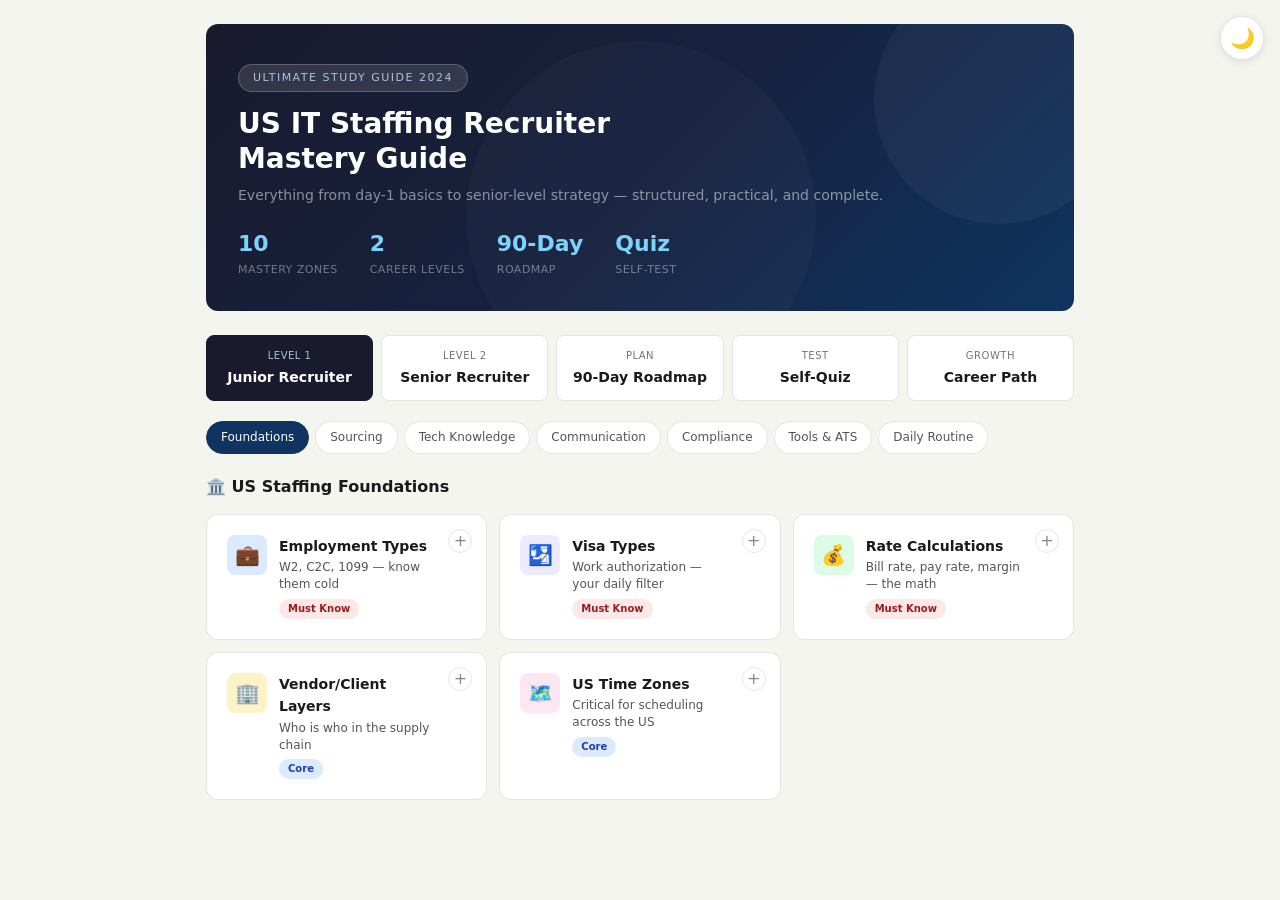
==== commit 5c66dcd4: "Add dark mode support with theme toggle functionality Co-authored-by: Copilot <copilot@github.com>" ====
--- a/index.html
+++ b/index.html
@@ -24,6 +24,20 @@
     --radius-sm: 8px;
   }
 
+  body.dark-mode {
+    --bg: #0f0f0f;
+    --surface: #1a1a1a;
+    --surface2: #252525;
+    --border: rgba(255,255,255,0.1);
+    --border2: rgba(255,255,255,0.18);
+    --text: #f0f0f0;
+    --text2: #c0c0c0;
+    --text3: #888;
+    --navy: #3d7dd8;
+    --navy2: #5a92e0;
+    --navy3: #4a85d8;
+  }
+
   body {
     font-family: -apple-system, BlinkMacSystemFont, 'Segoe UI', system-ui, sans-serif;
     background: var(--bg);
@@ -190,6 +204,11 @@
   .badge-core { background: #dbeafe; color: #1e40af; }
   .badge-advanced { background: #ede9fe; color: #5b21b6; }
   .badge-tool { background: #dcfce7; color: #166534; }
+
+  body.dark-mode .badge-must { background: #3d1a1a; color: #ff6b6b; }
+  body.dark-mode .badge-core { background: #1a2d4d; color: #7dd3fc; }
+  body.dark-mode .badge-advanced { background: #2d1a4d; color: #c69fee; }
+  body.dark-mode .badge-tool { background: #1a3d1a; color: #5eead4; }
 
   .toggle-btn {
     position: absolute;
@@ -233,6 +252,10 @@
   td { padding: 8px 12px; border-bottom: 1px solid var(--border); vertical-align: top; line-height: 1.5; }
   tr:last-child td { border-bottom: none; }
 
+  body.dark-mode th {
+    background: rgba(255,255,255,0.04);
+  }
+
   /* CHECKLIST */
   .checklist { list-style: none; }
   .checklist li {
@@ -268,6 +291,17 @@
     font-size: 12px;
     color: #78350f;
     line-height: 1.6;
+  }
+
+  body.dark-mode .tip {
+    background: #1a3d5c;
+    border-left-color: #4fa3ff;
+    color: #a8d5ff;
+  }
+  body.dark-mode .warn {
+    background: #5c4d1a;
+    border-left-color: #ffb347;
+    color: #ffe8a8;
   }
 
   /* SECTION HEADING */
@@ -395,6 +429,11 @@
   .quiz-feedback.show { display: block; }
   .quiz-feedback.correct { background: #dcfce7; color: #166534; }
   .quiz-feedback.wrong { background: #fde8e8; color: #9b1c1c; }
+
+  body.dark-mode .quiz-opt.correct { background: #1a3d1a !important; color: #5eead4 !important; border-color: #5eead4 !important; }
+  body.dark-mode .quiz-opt.wrong { background: #3d1a1a !important; color: #ff6b6b !important; border-color: #ff6b6b !important; }
+  body.dark-mode .quiz-feedback.correct { background: #1a3d1a; color: #5eead4; }
+  body.dark-mode .quiz-feedback.wrong { background: #3d1a1a; color: #ff6b6b; }
   .quiz-complete {
     display: none;
     background: #dcfce7;
@@ -405,6 +444,16 @@
   }
   .quiz-complete-title { font-size: 20px; font-weight: 600; color: #166534; margin-bottom: 8px; }
   .quiz-complete-msg { font-size: 14px; color: #14532d; }
+
+  body.dark-mode .quiz-complete {
+    background: #1a3d1a;
+  }
+  body.dark-mode .quiz-complete-title {
+    color: #5eead4;
+  }
+  body.dark-mode .quiz-complete-msg {
+    color: #7fffd5;
+  }
 
   /* SCORE BAR */
   .score-bar {
@@ -445,6 +494,13 @@
   .t-review { background: var(--surface2); color: var(--text2); }
   .t-mock { background: #fce7f3; color: #831843; }
 
+  body.dark-mode .t-boolean { background: #1a2d4d; color: #7dd3fc; }
+  body.dark-mode .t-visa { background: #2d1a4d; color: #c69fee; }
+  body.dark-mode .t-tech { background: #1a3d1a; color: #5eead4; }
+  body.dark-mode .t-call { background: #5c4d1a; color: #ffe8a8; }
+  body.dark-mode .t-compliance { background: #3d1a1a; color: #ff6b6b; }
+  body.dark-mode .t-mock { background: #4d1a3d; color: #f472b6; }
+
   /* CAREER PATH */
   .career-path {
     display: flex;
@@ -481,9 +537,53 @@
     .career-path { flex-direction: column; align-items: flex-start; }
     .career-arrow { transform: rotate(90deg); }
   }
+
+  /* NIGHT MODE TOGGLE */
+  .theme-toggle {
+    position: fixed;
+    top: 16px;
+    right: 16px;
+    width: 44px;
+    height: 44px;
+    border-radius: 50%;
+    background: var(--surface);
+    border: 1px solid var(--border);
+    cursor: pointer;
+    display: flex;
+    align-items: center;
+    justify-content: center;
+    font-size: 20px;
+    z-index: 1000;
+    transition: all 0.3s ease;
+    box-shadow: 0 2px 8px rgba(0,0,0,0.1);
+  }
+
+  body.dark-mode .theme-toggle {
+    box-shadow: 0 2px 8px rgba(255,255,255,0.1);
+  }
+
+  .theme-toggle:hover {
+    transform: scale(1.1);
+  }
+
+  .theme-toggle:active {
+    transform: scale(0.95);
+  }
+
+  @media (max-width: 600px) {
+    .theme-toggle {
+      top: 12px;
+      right: 12px;
+      width: 40px;
+      height: 40px;
+      font-size: 18px;
+    }
+  }
+
 </style>
 </head>
 <body>
+<button class="theme-toggle" id="theme-toggle" onclick="toggleTheme()" title="Toggle night mode">🌙</button>
 <div class="container">
 
   <!-- HERO -->
@@ -1412,6 +1512,36 @@
 </div><!-- end container -->
 
 <script>
+  // NIGHT MODE THEME TOGGLE
+  function toggleTheme() {
+    var isDark = document.body.classList.toggle('dark-mode');
+    var toggle = document.getElementById('theme-toggle');
+    toggle.textContent = isDark ? '☀️' : '🌙';
+    localStorage.setItem('theme', isDark ? 'dark' : 'light');
+  }
+
+  // INITIALIZE THEME ON PAGE LOAD
+  function initTheme() {
+    var savedTheme = localStorage.getItem('theme');
+    var prefersDark = window.matchMedia('(prefers-color-scheme: dark)').matches;
+    var isDark = savedTheme ? savedTheme === 'dark' : prefersDark;
+    
+    if (isDark) {
+      document.body.classList.add('dark-mode');
+      document.getElementById('theme-toggle').textContent = '☀️';
+    } else {
+      document.getElementById('theme-toggle').textContent = '🌙';
+    }
+  }
+
+  // Initialize theme when page loads
+  if (document.readyState === 'loading') {
+    document.addEventListener('DOMContentLoaded', initTheme);
+  } else {
+    initTheme();
+  }
+
+  // REST OF THE EXISTING SCRIPTS
   var prog = { bp:0, cc:0, ts:0 };
   var rmCount = 0;
   var qScore = 0, qAnswered = 0;
